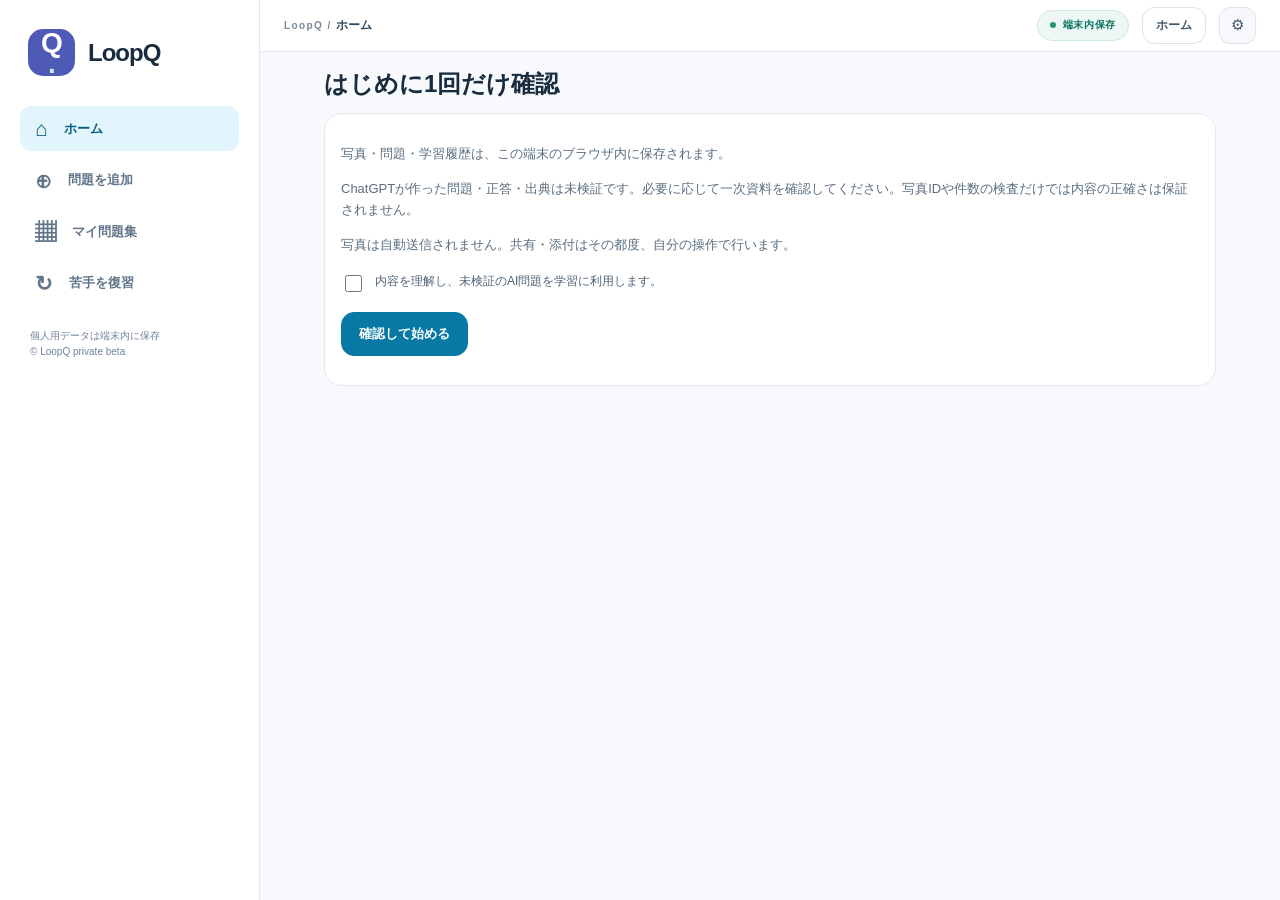
==== loopq/index.html @ f5c24e43 "Allow unlabelled question photos to follow explicit attachment order" ====
<!doctype html>
<html lang="ja">
<head>
<meta charset="utf-8"><meta name="viewport" content="width=device-width,initial-scale=1,viewport-fit=cover">
<meta name="theme-color" content="#101323"><meta name="description" content="元問題の写真から類題を作り、復習する学習アプリ。">
<link rel="manifest" href="./manifest.webmanifest"><link rel="icon" href="./icon.svg" type="image/svg+xml"><link rel="stylesheet" href="./style.css?v=20261014-photo-order-v1"><link rel="stylesheet" href="./bright.css?v=20261014-photo-order-v1">
<title>LoopQ</title>
</head>
<body>
<div class="layout">
<aside class="sidebar">
<a href="#home" class="logo" aria-label="LoopQ ホーム"><span class="logo-mark">Q<span>·</span></span><span>LoopQ</span></a>

<nav class="side-nav" aria-label="メインメニュー"><button data-nav="home" type="button"><span>⌂</span>ホーム</button><button data-nav="capture" type="button"><span>⊕</span>問題を追加</button><button data-nav="library" type="button"><span>▦</span>マイ問題集</button><button data-nav="review" type="button"><span>↻</span>苦手を復習</button></nav>

<div class="side-foot">個人用データは端末内に保存<br>© LoopQ private beta</div>
</aside>
<div class="mainwrap"><header class="topbar"><div class="breadcrumb">LoopQ / <strong id="crumb">ホーム</strong></div><div class="top-actions"><span class="private-tag"><span class="live-dot"></span>端末内保存</span><button id="top-home" type="button" class="btn ghost sm">ホーム</button><button id="top-settings" type="button" class="iconbutton" title="設定">⚙</button></div></header>
<main id="app" aria-live="polite"></main>

</div></div>
<nav class="mobile-nav" aria-label="スマートフォン用メニュー"><button data-nav="home" type="button"><span>⌂</span>ホーム</button><button data-nav="capture" type="button"><span>⊕</span>追加</button><button data-nav="library" type="button"><span>▦</span>問題集</button><button data-nav="review" type="button"><span>↻</span>復習</button></nav>
<div id="toast" role="status" class="toast" aria-live="polite"></div>
<script src="./runtime-config.js?v=20261014-photo-order-v1" defer></script>
<script src="./ai-bridge.js?v=20261014-photo-order-v1" defer></script>
<script src="./safety.js?v=20261014-photo-order-v1" defer></script>
<script src="./backup.js?v=20261014-photo-order-v1" defer></script>
<script src="./pasted-json.js?v=20261014-photo-order-v1" defer></script>
<script src="./batch.js?v=20261014-photo-order-v1" defer></script>
<script src="./app.js?v=20261014-photo-order-v1" defer></script>
</body></html>
---- loopq/style.css ----
:root{color-scheme:dark;--bg:#0c1020;--panel:#151a2c;--panel2:#1b2238;--border:#30384d;--text:#f5f6fd;--muted:#a8b0c8;--lav:#9889ff;--cyan:#47dec7;--rose:#ff879c;--green:#46d2a7;--shadow:0 20px 70px #03051462}*{box-sizing:border-box}html{scroll-behavior:smooth}body{margin:0;background:var(--bg);color:var(--text);font:15px/1.65 -apple-system,BlinkMacSystemFont,'Noto Sans JP','Hiragino Kaku Gothic ProN',Meiryo,sans-serif;-webkit-font-smoothing:antialiased}button,input,select,textarea{font:inherit}button{cursor:pointer}a{color:inherit}button:focus-visible,input:focus-visible,textarea:focus-visible,select:focus-visible{outline:2px solid var(--lav);outline-offset:3px}.layout{display:grid;grid-template-columns:260px minmax(0,1fr);min-height:100vh}.sidebar{position:sticky;top:0;height:100vh;padding:27px 20px 22px;background:#111627;border-right:1px solid #262e44;display:flex;flex-direction:column}.logo{display:flex;align-items:center;gap:13px;text-decoration:none;padding:2px 8px 30px;font-weight:850;font-size:24px;letter-spacing:-1px;line-height:1}.logo small{display:block;color:#8895af;letter-spacing:1.25px;font-size:8px;margin-top:10px;font-weight:850}.logo-mark{display:grid;place-items:center;width:47px;height:47px;background:linear-gradient(135deg,#7464eb,#a38dff);border-radius:14px;color:white;font-size:28px;box-shadow:0 6px 28px #8e79ff54}.logo-mark span{color:var(--cyan)}.sidebar-label{margin:20px 14px 11px;font-size:10px;color:#697992;font-weight:800;letter-spacing:1.9px}.side-nav{display:grid;gap:6px}.side-nav button,.mobile-nav button{border:none;background:transparent;color:#99a5bd;border-radius:11px;display:flex;gap:16px;align-items:center;font-size:13px;font-weight:700;padding:12px 15px;text-align:left}.side-nav button span{font-size:21px;line-height:1}.side-nav button.active,.side-nav button:hover{background:#262846;color:#d4d0ff}.side-nav button.active{box-shadow:inset 3px 0 var(--lav)}.side-note{margin-top:auto;border:1px solid #3b4260;background:linear-gradient(150deg,#282747,#202c3c);border-radius:18px;padding:18px;position:relative;overflow:hidden}.side-note-orb{display:block;color:var(--cyan);font-size:26px;margin-bottom:12px}.side-note strong{font-size:14px}.side-note p{font-size:11px;color:#aab6ce;margin:6px 0 0}.side-foot{font-size:10px;color:#66748e;padding:22px 10px 0}.mainwrap{min-width:0}.topbar{height:87px;border-bottom:1px solid #242b3d;display:flex;justify-content:space-between;align-items:center;padding:0 clamp(20px,5vw,60px);gap:15px}.breadcrumb{font-size:10px;color:#8492ad;letter-spacing:1.4px;font-weight:850}.breadcrumb span{margin:0 10px;color:#48526b}.breadcrumb strong{color:#d1d7e8;font-size:12px;letter-spacing:0}.top-actions{display:flex;align-items:center;gap:13px}.private-tag{border:1px solid #32485a;border-radius:30px;padding:6px 12px;color:#aadbd1;font-size:10px;letter-spacing:.7px;font-weight:800;white-space:nowrap}.live-dot{display:inline-block;width:6px;height:6px;background:#43d6ad;border-radius:50%;margin-right:7px}.iconbutton{width:37px;height:37px;display:grid;place-items:center;background:#20253b;border:1px solid #353d56;border-radius:11px;color:#b6bed4}.content{max-width:1170px;margin:auto;padding:41px clamp(20px,5vw,60px) 85px}.eyebrow{text-transform:uppercase;color:var(--cyan);font-weight:850;font-size:10px;letter-spacing:2px;margin:0 0 11px}.headline{font-size:clamp(27px,3.8vw,43px);letter-spacing:-1.7px;line-height:1.3;margin:0;font-weight:850}.highlight{background:linear-gradient(90deg,#b8b2ff,var(--cyan));-webkit-background-clip:text;background-clip:text;color:transparent}.subhead{color:var(--muted);font-size:14px;margin:13px 0 25px;max-width:700px}.hero{background:radial-gradient(circle at 91% 22%,#6670e42d,transparent 35%),radial-gradient(circle at 70% 98%,#3fc9b016,transparent 42%),linear-gradient(120deg,#20243c,#171d32 80%);border:1px solid #353c58;border-radius:24px;padding:clamp(25px,4vw,46px);display:grid;grid-template-columns:1fr auto;gap:32px;align-items:center;overflow:hidden;box-shadow:var(--shadow)}.hero h1{font-size:clamp(28px,3.9vw,44px);letter-spacing:-1.7px;line-height:1.4;margin:0 0 15px}.hero p{color:#b8c2d8;max-width:480px;margin:0 0 25px}.hero-art{width:195px;height:195px;border-radius:38px;background:linear-gradient(145deg,#5e5ce4,#262d53);display:grid;place-items:center;border:1px solid #7772e28a;transform:rotate(-10deg);box-shadow:15px 24px 0 #131b35,0 22px 75px #5c62db60}.hero-art span{font-size:96px;font-weight:900;line-height:1;color:#fff;transform:rotate(10deg)}.hero-art i{font-style:normal;color:var(--cyan)}.btn{border:1px solid #49506b;border-radius:13px;background:#252b40;color:#e8ecfa;min-height:45px;display:inline-flex;justify-content:center;align-items:center;gap:9px;padding:10px 17px;font-weight:800;font-size:13px;white-space:nowrap;text-decoration:none;transition:transform .16s,background .16s}.btn:hover{transform:translateY(-1px);background:#313a53}.btn.primary{background:linear-gradient(110deg,#776bff,#9c80ff);border-color:#a49aff;color:#fff;box-shadow:0 9px 22px #7463fa35}.btn.teal{background:#163a3a;color:#8ae9d8;border-color:#2b6b63}.btn.ghost{background:transparent;border-color:#414861}.btn.danger{color:#ffa8b3;border-color:#643b4a;background:#39232f}.btn:disabled{cursor:not-allowed;opacity:.5;transform:none}.btn.sm{font-size:12px;min-height:37px;padding:7px 13px}.button-group{display:flex;gap:10px;flex-wrap:wrap}.section-title{display:flex;align-items:end;justify-content:space-between;gap:16px;margin:34px 0 15px}.section-title h2{margin:0;font-size:18px;letter-spacing:-.4px}.section-title p{margin:3px 0 0;color:var(--muted);font-size:12px}.stats-grid{display:grid;grid-template-columns:repeat(3,minmax(0,1fr));gap:14px;margin-top:23px}.stat{border:1px solid var(--border);background:var(--panel);border-radius:18px;padding:22px}.stat small{font-size:11px;color:#aab6c9;display:block;margin-bottom:9px}.stat b{font-size:31px;letter-spacing:-1.3px}.stat em{color:#6d7c98;font-style:normal;font-size:12px;margin-left:5px}.grid-2{display:grid;grid-template-columns:1.4fr 1fr;gap:17px}.card{border:1px solid var(--border);background:var(--panel);border-radius:18px;padding:24px;min-width:0}.card h3{font-size:16px;margin:0 0 10px}.card p{font-size:13px;color:#aab5ce}.card-header{display:flex;align-items:start;justify-content:space-between;gap:12px;margin-bottom:15px}.tag{display:inline-flex;align-items:center;border-radius:40px;border:1px solid #45476b;background:#2d2c4c;color:#bcb3ff;font-weight:750;font-size:10px;padding:5px 10px}.tag.teal{background:#163e39;color:#79e8d3;border-color:#316a5b}.tag.muted{background:#202738;color:#a7b0c4;border-color:#3c455c}.tag.rose{background:#432938;color:#ffacc1;border-color:#684557}.progressbar{height:7px;background:#2e354b;border-radius:20px;overflow:hidden}.progressbar span{display:block;height:100%;background:linear-gradient(90deg,#8c7aff,#57d9cd);border-radius:20px;transition:width .2s}.empty{padding:30px 22px;border:1px dashed #4a516e;text-align:center;border-radius:16px;background:linear-gradient(145deg,#1c2035,#151b2c)}.empty-orb{width:63px;height:63px;margin:auto auto 15px;background:#36315d;border-radius:20px;display:grid;place-items:center;color:#c1b5ff;font-size:29px}.empty strong{font-size:16px;display:block}.empty p{font-size:12px;max-width:360px;margin:8px auto 18px}.list-row{display:flex;align-items:center;gap:13px;padding:14px 0;border-bottom:1px solid #30384b}.list-row:last-child{border-bottom:0}.list-row .list-icon{background:#282943;border:1px solid #3e4263;color:#b9afff;width:45px;height:45px;border-radius:12px;display:grid;place-items:center;font-size:21px;flex:none}.list-row .list-text{flex:1;min-width:0}.list-row .list-text strong{font-size:13px;display:block;overflow:hidden;text-overflow:ellipsis;white-space:nowrap}.list-row .list-text small{font-size:11px;color:var(--muted)}.list-row .list-actions{display:flex;gap:6px;flex-wrap:wrap}.field{display:grid;gap:7px;margin:0 0 16px}.field label,.field .fieldlabel{font-size:12px;font-weight:800;color:#d3d9ee}.field input,.field select,.field textarea{width:100%;border:1px solid #444b67;background:#0f1728;color:#f0f3fa;border-radius:12px;padding:12px 14px;min-height:45px;outline:none}.field textarea{resize:vertical;min-height:100px}.field input:focus,.field textarea:focus,.field select:focus{border-color:#9e8cff}.field small{font-size:11px;color:#8e9cb7}.form-grid{display:grid;grid-template-columns:1fr 1fr;gap:0 14px}.drop{border:1.5px dashed #626287;border-radius:18px;min-height:218px;padding:25px;background:#1a213a;display:grid;place-items:center;gap:7px;text-align:center;cursor:pointer;transition:border .2s,background .2s}.drop:hover,.drop.over{background:#232b49;border-color:#a99bff}.drop-icon{width:58px;height:58px;border-radius:16px;background:#38315e;color:#c0b4ff;display:grid;place-items:center;font-size:30px;margin:auto}.drop strong{font-size:14px}.drop small{font-size:11px;color:var(--muted)}.photo-preview{max-height:260px;object-fit:contain;max-width:100%;border-radius:14px;margin:auto;display:block}.photo-thumb{width:78px;height:67px;object-fit:cover;border-radius:12px;border:1px solid #404862;flex-shrink:0}.exam-chip{font-size:10px;color:#8bdfcf;font-weight:850;letter-spacing:.5px}.inline-note{font-size:12px;color:#aeb9ce;border-left:3px solid var(--lav);background:#242940;padding:11px 14px;border-radius:0 10px 10px 0;margin:15px 0}.notice{background:#28283e;border:1px solid #57516e;border-radius:14px;padding:13px 15px;color:#c3c8dc;font-size:12px;line-height:1.7}.notice strong{color:#f0eeff}.notice.ok{border-color:#31685a;background:#15312f;color:#a8ead9}.notice.warn{border-color:#755a39;background:#342c24;color:#e6cd9c}.filterbar{display:flex;gap:8px;overflow:auto;padding:3px 0 18px}.pill{padding:8px 15px;border:1px solid #444c67;background:transparent;color:#aeb6c9;font-size:12px;font-weight:750;border-radius:40px;white-space:nowrap}.pill.active{background:#7165d2;color:white;border-color:#8c7ef6}.source-grid{display:grid;grid-template-columns:repeat(2,minmax(0,1fr));gap:14px}.source-card{border:1px solid #383f57;background:#171e30;border-radius:17px;padding:17px;min-width:0;display:flex;flex-direction:column;gap:13px}.source-card .source-top{display:flex;gap:12px;align-items:center}.source-card h3{font-size:14px;line-height:1.5;margin:5px 0 0;word-break:break-word}.source-card p{font-size:11px;color:#a6b3cc;margin:0}.source-card .source-bottom{display:flex;align-items:center;justify-content:space-between;gap:10px;border-top:1px solid #343b52;padding-top:13px;flex-wrap:wrap}.source-card .source-buttons{display:flex;gap:7px;flex-wrap:wrap}.quiz-shell{max-width:780px}.quiz-head{display:flex;justify-content:space-between;gap:12px;align-items:center;margin-bottom:14px}.question{font-size:clamp(18px,2.4vw,23px);line-height:1.8;font-weight:750;white-space:pre-wrap;margin:0 0 26px}.answer-grid{display:grid;grid-template-columns:1fr 1fr;gap:12px}.answer-choice{border:1px solid #4b5473;border-radius:17px;background:#202a40;color:#f1f3fc;padding:23px 16px;font-size:19px;font-weight:850;min-height:86px}.answer-choice:hover{background:#323858;border-color:#8580cb}.answer-choice.chosen{border-color:#b3a2ff;background:#34305c}.answer-choice.correct{background:#163b36;border-color:#48cda8}.answer-choice.wrong{background:#4e2939;border-color:#e57e98}.explanation{border:1px solid #374862;background:#202943;border-radius:15px;padding:19px;margin-top:19px}.explanation strong{color:#bfb3ff}.explanation p{font-size:13px;line-height:1.8;color:#d0d8e8}.crumb-small{font-size:12px;color:#a9b1c8}.toggle-line{display:flex;align-items:start;gap:10px;font-size:12px;color:#c2cde0;margin:17px 0}.toggle-line input{accent-color:#9182ff;width:17px;height:17px;margin-top:3px}.details{margin-top:8px;border:1px solid #323b54;border-radius:13px;padding:11px 13px}.details summary{cursor:pointer;font-size:12px;font-weight:800}.details p{margin:12px 0 0;font-size:12px}.review-empty{margin-top:23px}.toast{position:fixed;z-index:1000;bottom:100px;right:20px;min-width:210px;max-width:min(90vw,440px);background:#252d46;border:1px solid #6c6795;color:#f2f2fa;box-shadow:var(--shadow);padding:12px 17px;border-radius:12px;opacity:0;transform:translateY(12px);transition:.18s;pointer-events:none;font-size:12px}.toast.visible{opacity:1;transform:translateY(0)}.footer{font-size:10px;color:#667692;max-width:1050px;margin:0 auto;padding:0 60px 32px}.mobile-nav{display:none}.smalltext{font-size:12px;color:var(--muted)}.text-right{text-align:right}.spaced{margin-top:20px}.divider{border:0;border-top:1px solid #30384b;margin:20px 0}.modal-shade{position:fixed;inset:0;background:#020611d1;display:grid;place-items:center;z-index:1000;padding:22px}.modal-box{background:#1d243a;border:1px solid #495174;border-radius:21px;padding:24px;max-width:600px;width:100%;max-height:90vh;overflow:auto}.modal-box img{width:100%;max-height:430px;object-fit:contain;border-radius:10px}.skeleton{padding:40px}.countdown{font-variant-numeric:tabular-nums;color:#d3caff}
@media (max-width:1070px){.layout{grid-template-columns:225px minmax(0,1fr)}.sidebar{padding-inline:13px}.hero-art{width:130px;height:130px;border-radius:28px}.hero-art span{font-size:70px}}
@media (max-width:760px){.layout{display:block}.sidebar{display:none}.topbar{height:63px;padding:0 19px}.breadcrumb{font-size:9px}.top-actions .private-tag{font-size:8px;padding:5px 9px}.content{padding:25px 17px 130px}.hero{grid-template-columns:1fr;padding:24px;border-radius:20px}.hero-art{display:none}.hero h1{font-size:28px}.stats-grid{gap:9px}.stat{padding:13px;border-radius:13px}.stat b{font-size:24px}.grid-2,.source-grid{grid-template-columns:1fr}.card{padding:19px;border-radius:17px}.form-grid{grid-template-columns:1fr}.mobile-nav{display:grid;grid-template-columns:repeat(5,1fr);position:fixed;bottom:0;left:0;right:0;z-index:100;background:#151b2af2;border-top:1px solid #40445f;backdrop-filter:blur(14px);padding:7px 4px calc(7px + env(safe-area-inset-bottom))}.mobile-nav button{display:grid;place-items:center;gap:0;border-radius:9px;padding:5px 0;font-size:9px;letter-spacing:-.5px}.mobile-nav button span{font-size:23px;line-height:1.35}.mobile-nav button.active{color:#c5b8ff;background:#302a4f}.footer{padding:0 19px 110px}.answer-choice{min-height:75px;padding:18px 12px}.list-row .list-actions{gap:5px}.list-row .list-actions .btn{padding:7px 10px}.toast{bottom:90px;right:12px;left:12px}.source-card{padding:15px}}
@media (prefers-reduced-motion:reduce){*,*:before,*:after{scroll-behavior:auto!important;transition:none!important}}

/* ChatGPT handoff — active only by user's explicit action. */
.handoff-card{margin-top:22px;background:linear-gradient(135deg,#22213e,#171f35);border:1px solid #504a78;border-radius:20px;padding:22px}.handoff-card h3{font-size:20px;margin:0 0 8px}.handoff-card p{color:#b8c4da;font-size:13px}.handoff-card .code-input{background:#0c1225;border:1px solid #555678;color:#e6edff;width:100%;border-radius:13px;padding:14px;resize:vertical;min-height:140px;font-size:12px;line-height:1.7;white-space:pre-wrap;overflow-wrap:anywhere}.handoff-card .notice{margin-top:12px}.handoff-card .field{margin-top:14px}.handoff-card .btn{white-space:normal;text-align:center}
@media(max-width:760px){.handoff-card{padding:16px}.handoff-card .button-group{display:grid;grid-template-columns:1fr}.handoff-card .btn{width:100%}}

/* Clear, numbered manual ChatGPT transfer steps. */
.handoff-step{display:flex;align-items:flex-start;gap:14px;padding:19px 0;border-bottom:1px solid #3d4260}
.handoff-step-main{flex:1;min-width:0}.handoff-step-main>strong{font-size:15px;color:#f2efff}.handoff-step-main>p{margin:7px 0 13px}
.handoff-num{flex:0 0 32px;height:32px;display:grid;place-items:center;border-radius:12px;background:#3e3468;color:#e4dcff;font-weight:850}
.handoff-card .details{margin-top:20px}
@media(max-width:760px){.handoff-step{gap:10px}.handoff-num{flex-basis:28px;height:28px}.handoff-step-main .btn{width:100%;white-space:normal}}
---- loopq/bright.css ----
/* LoopQ 2026: Accessible light redesign, reduced action density */
:root {color-scheme: light; --bg:#f7f9fc;--panel:#fff;--panel2:#f0f5fa;--border:#e3e9ef;
--text:#192b3e;--muted:#5a6e80;--lav:#524db7;--cyan:#0b8077;--rose:#bd4b6e;--green:#087c62;
--shadow:0 11px 36px rgba(28,52,74,.06)}
body{background:var(--bg);color:var(--text);letter-spacing:0;}
.sidebar{background:#fff;border-right:1px solid var(--border);}
.logo{color:#192b3e}.logo small{color:#708299}.logo-mark{background:#4f59b6;box-shadow:none;border-radius:15px}
.logo-mark span{color:#bef3e6}.sidebar-label,.side-foot{color:#718296}
.side-nav button,.mobile-nav button{color:#61758a}.side-nav button.active,.side-nav button:hover{background:#eaf1ff;color:#33458e;box-shadow:none}.side-nav button.active{box-shadow:inset 3px 0 #6374d4}
.side-note{background:linear-gradient(145deg,#eff3fc,#e9f7f2);border:1px solid #dce7f2;color:#2b4156}.side-note p{color:#5c7083}.side-note-orb{color:#4a70ae}
.topbar{background:#fff;border-bottom:1px solid var(--border)}.breadcrumb{color:#77889a}.breadcrumb span{color:#b1bfcc}.breadcrumb strong{color:#31495d}
.private-tag{background:#edf8f4;border:1px solid #cfe9dd;color:#0a735e}.live-dot{background:#239676}.iconbutton{background:#f6f8fb;border:1px solid #dce4ee;color:#42596c}
.content{max-width:1150px;padding-top:32px}.eyebrow{color:#5266a8;letter-spacing:1.3px}.headline{letter-spacing:-1.4px}.highlight{background:linear-gradient(90deg,#4a5cba,#087d81);-webkit-background-clip:text;background-clip:text;color:transparent}
.hero{background:#fff;border:1px solid #e0e8f2;box-shadow:var(--shadow);position:relative}.hero:before{content:'';position:absolute;width:250px;height:250px;border-radius:50%;background:#e7f5f2;right:-90px;top:-110px;pointer-events:none}.hero h1{color:#1e3146}.hero p{color:#5c7186}.hero-art{background:#e5edff;box-shadow:12px 15px 0 #e3ecf3;border:1px solid #d4dffa}.hero-art span{color:#5066b3}.hero-art i{color:#0b8077}
.btn{background:#fff;color:#34495c;border:1px solid #d7e1ec;box-shadow:none;min-height:44px}
.btn:hover{background:#f0f5fc}.btn.primary{background:#4f5fc2;color:#fff;border-color:#4f5fc2;box-shadow:none}.btn.primary:hover{background:#4352ae}
.btn.teal{background:#edf8f5;color:#087568;border-color:#cde8e0}.btn.ghost{background:#fff;color:#415a6d;border-color:#dae3ea}.btn.danger{background:#fff5f5;color:#b34553;border-color:#f0cdd1}
.card,.stat,.source-card{background:white;border:1px solid var(--border);box-shadow:var(--shadow)}.stat small,.card p,.source-card p{color:var(--muted)}.stat em{color:var(--muted)}
.tag{background:#f0f1ff;border-color:#e3e3ff;color:#565aa4}.tag.teal{background:#e9f8f3;border-color:#d0eae0;color:#087869}.tag.rose{background:#fff0f2;border-color:#f5d7e0;color:#a14566}.tag.muted{background:#f4f7fa;border-color:#e6ebf0;color:#627688}
.progressbar{background:#edf1f5}.progressbar span{background:linear-gradient(90deg,#5b6ac6,#0f9483)}
.empty{background:#fbfcfe;border-color:#d4dfea}.empty-orb{background:#edf0ff;color:#505ab4}.list-row{border-color:#e6ebf0}.list-row .list-icon,.source-card .list-icon{background:#eef2ff;color:#5766b4;border-color:#e1e5f4}.exam-chip{color:#3d65a2}
.field label,.field .fieldlabel{color:#30465a}.field input,.field select,.field textarea,.handoff-card .code-input{background:#fff;color:#21384a;border:1px solid #cfdae5}.field input:focus,.field select:focus,.field textarea:focus{border-color:#6074d0}.field small{color:#5f7285}
.drop{background:#f6f9ff;border:2px dashed #bbcee4}.drop:hover,.drop.over{background:#eef5ff;border-color:#6c82d5}.drop-icon{background:#e6edff;color:#5570b2}.photo-thumb{border-color:#e0e7ef}
.notice{background:#f3f6fb;border:1px solid #dce5f1;color:#4d6175}.notice strong{color:#233e52}.notice.warn{background:#fff9ee;border:1px solid #eddcb9;color:#66532e}.notice.ok{background:#eaf7f1;border-color:#cae8da;color:#2b6554}
.pill{background:#fff;border:1px solid #d8e0eb;color:#4f6178}.pill.active{background:#4e5caa;border-color:#4e5caa;color:#fff}.source-card .source-bottom{border-color:#e7edf3}
.answer-choice{background:#fff;color:#273d51;border-color:#d8e2ec}.answer-choice:hover{background:#f3f6ff;border-color:#6177c7}.answer-choice.chosen{background:#e9eaff;border-color:#6974bb}.answer-choice.correct{background:#e4f7ef;border-color:#50ac8c}.answer-choice.wrong{background:#fff0f0;border-color:#d98191}
.explanation{background:#f4f8fd;border-color:#d7e4f0}.explanation strong{color:#324d99}.explanation p{color:#405970}
.toggle-line{color:#4d6176}.toggle-line input{accent-color:#5367bd}.details{border-color:#dfe7f0}.divider{border-top-color:#e1e8ee}.toast{background:#233d50;border:1px solid #3a596c;color:#fff}.footer{color:#748699}
.handoff-card{background:#fff;border:1px solid #dce4ee;box-shadow:var(--shadow)}.handoff-card h3{color:#21384b}.handoff-card p{color:#53687d}.handoff-step{border-bottom-color:#e5ebf0}.handoff-num{background:#e7ecfd;color:#5364b6}.handoff-step-main>strong{color:#253f53}.handoff-card .code-input{color:#21384a}.modal-shade{background:#18304777}.modal-box{background:#fff;border-color:#dbe4ec}
.ai-local-card{background:linear-gradient(135deg,#f4f7ff,#effbf6);border:1px solid #cbdde9;border-radius:17px;padding:18px;margin:17px 0}.ai-local-card h4{margin:0 0 6px;font-size:16px}.ai-local-card p{color:#4e6478;font-size:12px}.ai-local-card select{background:#fff;border:1px solid #cad6e1;border-radius:10px;padding:10px;max-width:100%;width:100%;color:#243d50}.ai-local-card .smalltext{display:block;margin-top:8px}.ai-local-card .btn{white-space:normal}
.ai-local-card .button-group{margin-top:12px}.ai-local-card[hidden]{display:none}
@media(max-width:760px){.topbar{background:#fff}.content{padding-top:25px}.mobile-nav{background:#fffffff2;border-top:1px solid #dce5ee}.mobile-nav button{color:#5b6d7e}.mobile-nav button.active{background:#e9eeff;color:#4759a3}.hero{padding:26px 21px}.hero h1{font-size:30px}.hero-art{display:none}.stats-grid .stat{padding:15px 12px}.stat small{font-size:10px}.stat b{font-size:26px}.card{padding:20px}.button-group{gap:8px}.source-buttons .btn{padding:8px 11px}}

.manual-fallback{margin-top:14px;border:1px solid #dce7ef;border-radius:14px;background:#fff;padding:12px;}
.manual-fallback>summary{cursor:pointer;color:#52647e;font-weight:750;font-size:13px;padding:6px 5px;}
.manual-fallback .handoff-card{box-shadow:none;border:none;padding:14px 4px;}

/* LoopQ focused learning: fewer competing controls and clear mastery progress */
.loopq-progress{margin-bottom:9px}
.loopq-progress-track{height:9px;background:#e7edf5;border-radius:999px;overflow:hidden;margin:12px 0 7px}
.loopq-progress-track span{display:block;height:100%;background:#247e78;border-radius:999px;transition:width .25s}
@media(max-width:700px){
 .content{padding-top:14px}
 .hero{padding:20px 18px}
 .hero h1{font-size:clamp(26px,7vw,34px);line-height:1.27}
 .hero p{margin-bottom:14px}
 .hero-art{display:none}
 .stats-grid{gap:7px}
 .stats-grid .stat{padding:12px 10px}
 .stats-grid .stat b{font-size:27px}
 .section-title{margin-top:16px}
 .subhead{margin-bottom:14px}
 .button-group{gap:7px}
}



/* Home quick-start: one choice, one tap, no scroll required */
.home-start{padding:10px 0 14px}
.home-start h1{font-size:clamp(25px,5vw,38px);letter-spacing:-.045em;margin:6px 0 3px;color:#20374a}
.home-start-lead{color:#5e7083;margin:0 0 16px;font-size:14px}
.home-actions{display:grid;grid-template-columns:repeat(3,minmax(0,1fr));gap:11px}
.home-action{border:1px solid #d9e5ed;border-radius:15px;background:white;display:flex;align-items:center;gap:10px;padding:17px 14px;color:#283e51;text-align:left;min-width:0;box-shadow:0 5px 18px #162c4110}
.home-action-main{background:#edf4ff;border-color:#b9cbed}
.home-action-icon{font-size:24px;color:#4b65ae;flex:none;min-width:27px}
.home-action>span:nth-child(2){min-width:0;flex:1}
.home-action strong{display:block;font-size:17px;letter-spacing:-.02em}
.home-action small{display:block;font-size:11px;color:#63778a;white-space:normal}
.home-action-arrow{color:#8193a5}
.home-action:disabled{opacity:.43;cursor:not-allowed}
.home-progress-head,.home-progress-summary{display:flex;justify-content:space-between;gap:8px;align-items:center;font-size:13px;color:#516679}
.home-progress-head{margin-top:12px}
.home-progress-head strong{color:#253c51}
.home-progress-summary b{color:#264457}
.home-progress-summary .btn{margin-left:auto}
@media(max-width:750px){
.home-start{padding:2px 0 8px}
.home-start h1{font-size:27px}
.home-start-lead{font-size:12px;margin-bottom:12px}
.home-actions{grid-template-columns:1fr;gap:8px}
.home-action{padding:11px 14px;min-height:68px}
.home-action strong{font-size:17px}
.home-action small{font-size:11px}
.home-progress-head{margin-top:11px}
.home-progress-summary{font-size:12px;flex-wrap:wrap}
}
/* Compact screens. Long text remains scrollable at large type and short heights. */
:root{--cyan:#0878a4;--lav:#0878a4}
body{margin:0}
.mainwrap{height:100vh;height:100dvh;display:flex;flex-direction:column;min-width:0}
.topbar{height:52px;min-height:52px;padding:0 24px;flex:none}
#app{flex:1;min-height:0;overflow:auto;overscroll-behavior-y:contain;scroll-padding:12px}
.content{max-width:940px;margin:0 auto;padding:16px 24px;min-width:0}
.page-title{font-size:24px;line-height:1.3;margin:0 0 14px;font-weight:800;letter-spacing:0}
.page-heading{display:flex;align-items:center;justify-content:space-between;gap:12px;margin-bottom:12px}
.page-heading .page-title{margin:0}
.card,.source-card,.handoff-card,.home-action{box-shadow:none}
.card{padding:16px}
.btn.primary,.pill.active{background:#0878a4;border-color:#0878a4;color:white}
.btn.primary:hover{background:#056385}
.btn.teal{background:#e6f6fc;border-color:#b5e1f0;color:#086083}
.side-nav button.active,.mobile-nav button.active{background:#e2f4fc;color:#075d81;box-shadow:none}
.home-start{padding:0 0 8px}.home-start h1{font-size:26px;margin:0 0 14px}
.home-action-main{background:#e5f5fc;border-color:#98d3eb}.home-action-icon{color:#0878a4}
.home-action{box-shadow:none}.home-progress-head{margin-top:14px}
.capture-card{max-width:620px;display:grid;gap:10px}
.capture-card .field{margin:0}.capture-card .field label{font-size:12px;margin-bottom:4px}
.capture-card input,.capture-card select{padding:10px 12px;min-height:44px}
.capture-card .drop{margin:0;padding:12px;min-height:92px;display:grid;place-items:center;cursor:pointer}
.capture-card .smalltext{margin:0;line-height:1.5}
.capture-card .capture-photo{display:block;max-width:100%;width:auto;height:95px;object-fit:contain;margin:auto;border-radius:8px}
.compact-filter{display:flex;gap:10px;align-items:center;margin:0 0 12px}.compact-filter label{margin:0}.compact-filter select{flex:1;min-width:0;padding:9px}
.source-card{padding:14px;gap:12px}.source-card h3{font-size:14px;margin:3px 0;overflow-wrap:anywhere}
.source-card small{color:var(--muted);font-size:11px}.source-card .source-buttons{gap:7px;display:flex;flex-wrap:wrap}
.photo-thumb{height:52px;width:52px}.source-top>[data-photo]:empty{display:none}
.page-controls{display:flex;gap:14px;align-items:center;justify-content:center;margin-top:12px;font-size:13px}
.btn:disabled,.answer-choice:disabled{opacity:.45;cursor:not-allowed}
.segmented{display:flex;gap:8px;margin:0 0 12px}.segmented .btn{flex:1}
.detail-photo{display:block;width:100%;height:clamp(100px,35dvh,320px);object-fit:contain;margin-bottom:12px}
.question-list{max-height:34dvh;overflow:auto;overflow-wrap:anywhere}.question-list p{font-size:13px;margin:0 0 12px}
.handoff-card{margin:0;padding:16px;background:#fff}
.handoff-card>section>.button-group{margin:10px 0}
.handoff-card .details{margin:10px 0}.handoff-card .field{margin:12px 0}
.handoff-card .code-input{min-height:100px;max-height:24dvh;padding:10px;resize:vertical}
.handoff-card p{margin:8px 0;line-height:1.6}
.handoff-card .toggle-line{margin:12px 0;font-size:12px}
.preview-question{white-space:pre-wrap;overflow-wrap:anywhere;line-height:1.75;font-size:14px;max-height:40dvh;overflow:auto;padding:10px;border:1px solid #dae6ee;border-radius:10px}
.review-actions{display:grid;gap:12px;max-width:600px}.review-actions .btn{min-height:72px;font-size:18px}
.quiz-shell{max-width:780px;margin:0 auto}.quiz-card{display:flex;flex-direction:column;gap:12px;max-height:calc(100dvh - 145px)}
.quiz-head{margin-bottom:12px}.quiz-card .smalltext{margin:0}.quiz-card .segmented{margin:0;flex:none}
.quiz-reading{min-height:48px;overflow:auto;overscroll-behavior:contain;overflow-wrap:anywhere;flex:1;max-height:55dvh}
.quiz-reading p{white-space:pre-wrap;margin:0 0 12px;line-height:1.8;font-size:15px}.quiz-reading .question{font-size:17px;margin:0;font-weight:650;line-height:1.8}
.answer-choice{min-height:56px;padding:12px;font-size:18px;border-color:#a0d3e7;background:#eff9fd;color:#12546d}
.answer-result{font-size:36px;font-weight:900;line-height:1.2;flex:none}
.answer-result.result-correct{color:#bd2435}.answer-result.result-wrong{color:#086bb7}
.answer-summary{display:flex;gap:8px 20px;flex-wrap:wrap;font-size:14px;flex:none}
.quiz-actions{margin:0;flex:none;justify-content:space-between}.quiz-actions .btn{min-height:44px}
.sr-only{position:absolute;width:1px;height:1px;overflow:hidden;clip-path:inset(50%)}
[hidden]{display:none!important}
@media(max-width:760px){
 .mainwrap{height:calc(100vh - 68px - env(safe-area-inset-bottom));height:calc(100dvh - 68px - env(safe-area-inset-bottom))}
 .topbar{height:46px;min-height:46px;padding:0 14px}.content{padding:12px 14px}
 .mobile-nav{grid-template-columns:repeat(4,1fr);min-height:68px;box-sizing:border-box;padding:5px 4px calc(5px + env(safe-area-inset-bottom))}
 .mobile-nav button{min-height:48px;font-size:11px}.mobile-nav button span{font-size:21px}
 .page-title{font-size:22px;margin-bottom:12px}.card{padding:14px}
 .source-grid{gap:10px}.source-card{padding:12px;gap:10px}.source-card .source-buttons .btn{padding:8px 10px;font-size:12px}
 .handoff-card{padding:12px}.handoff-card .btn{width:auto}.handoff-card .button-group{display:flex;flex-wrap:wrap}
 .handoff-card #copy-prompt,.handoff-card #handoff-to-input{width:100%}
 .preview-question{max-height:calc(100dvh - 390px);min-height:90px}
 .quiz-card{max-height:calc(100dvh - 190px);gap:10px}.quiz-reading{max-height:calc(100dvh - 290px)}
 .answer-result{font-size:34px}.quiz-reading .question{font-size:16px}
}
.manual-card{max-width:620px}.manual-card .field{margin:0 0 12px}.manual-card textarea{min-height:90px;max-height:25dvh}.manual-card .field label{margin:5px 0}.manual-card p{margin:0 0 10px}
.capture-card .field{gap:4px}.capture-card>p:empty{display:none}.capture-card .capture-photo{height:72px}
.custom-exam summary{font-size:12px;color:#415a6d;cursor:pointer;min-height:32px;display:list-item;padding:6px 0}
.custom-exam[open] .field{margin-top:5px}

/* Shared thumb zones: answer and next occupy the same two bottom slots. */
.thumb-dock{position:fixed;z-index:110;left:260px;right:0;bottom:0;display:grid;grid-template-columns:1fr 1fr;gap:12px;padding:12px max(18px,calc((100vw - 260px - 780px)/2));background:#fffffff5;border-top:1px solid #d4e5ee;backdrop-filter:blur(12px);margin:0}
.thumb-dock>.btn,.thumb-dock>.answer-choice{width:100%;height:58px;min-height:58px;margin:0;padding:10px;font-size:17px;border-radius:14px}
.quiz-shell{padding-bottom:90px}.quiz-card{max-height:calc(100dvh - 220px)}
.quiz-reading{max-height:calc(100dvh - 340px)}
.flow-actions{position:sticky;bottom:-1px;display:grid;grid-template-columns:1fr 1fr;gap:10px;padding:10px 0 0;background:#fff;z-index:2}
.flow-actions .btn{min-height:52px;white-space:normal}
.photo-choices{display:grid;grid-template-columns:1fr 1fr;gap:8px}.photo-choices .btn{font-size:12px;white-space:normal;cursor:pointer}
.capture-strip{display:flex;gap:8px;overflow-x:auto;padding-bottom:4px;min-height:0}.capture-strip:empty{display:none}
.capture-tile{display:grid;gap:4px;flex:0 0 110px}.capture-tile img{height:68px;width:110px;object-fit:contain;background:#f0f5fa;border-radius:8px}.capture-tile .btn{font-size:11px;padding:5px;min-height:36px}
.batch-flow{max-width:780px;margin:auto}.batch-flow>.btn{min-height:48px}.batch-flow .field{margin:10px 0 6px}.batch-flow textarea{font-size:13px;min-height:85px;max-height:20dvh;resize:vertical;width:100%}
.batch-flow .details{margin-top:8px}.batch-flow .toggle-line{margin:10px 0}.batch-flow .smalltext{margin:7px 0;line-height:1.5}
.batch-question{white-space:pre-wrap;overflow-wrap:anywhere;font-size:13px;line-height:1.75;padding:10px;border-bottom:1px solid #dce7ee}
#json-preview{max-height:40dvh;overflow:auto}#json-preview>section{margin:12px 0}.batch-source-thumb{display:block;width:100%;height:130px;object-fit:contain;margin:10px 0}
.resume-batch{margin-top:10px;white-space:normal;width:100%}
@media(max-width:1070px) and (min-width:761px){.thumb-dock{left:225px;padding-inline:max(18px,calc((100vw - 225px - 780px)/2))}}
@media(max-width:760px){
 .thumb-dock{left:0;right:0;bottom:calc(68px + env(safe-area-inset-bottom));padding:10px 14px;gap:12px}
 .quiz-shell{padding-bottom:88px}.quiz-card{max-height:calc(100dvh - 270px)}.quiz-reading{max-height:calc(100dvh - 390px);min-height:48px}
 .batch-flow{padding:12px}.flow-actions{bottom:-1px}.capture-card{gap:8px}
}
@media(max-height:650px){.quiz-card{max-height:none}.quiz-reading{max-height:35dvh}.thumb-dock>.btn,.thumb-dock>.answer-choice{height:52px;min-height:52px}}
.transfer-tools{margin:10px 0;padding:10px;border:1px solid #dce7ee;border-radius:12px;background:#f4faff}.transfer-tools .button-group{display:grid;grid-template-columns:1fr;gap:8px;margin:0}.transfer-tools .btn{width:100%}
#handoff-feedback:not(:empty){padding:10px;border-left:3px solid #0878a4;background:#edf8fd;overflow-wrap:anywhere}
@media(min-width:761px){.transfer-tools .button-group{grid-template-columns:repeat(3,1fr)}}
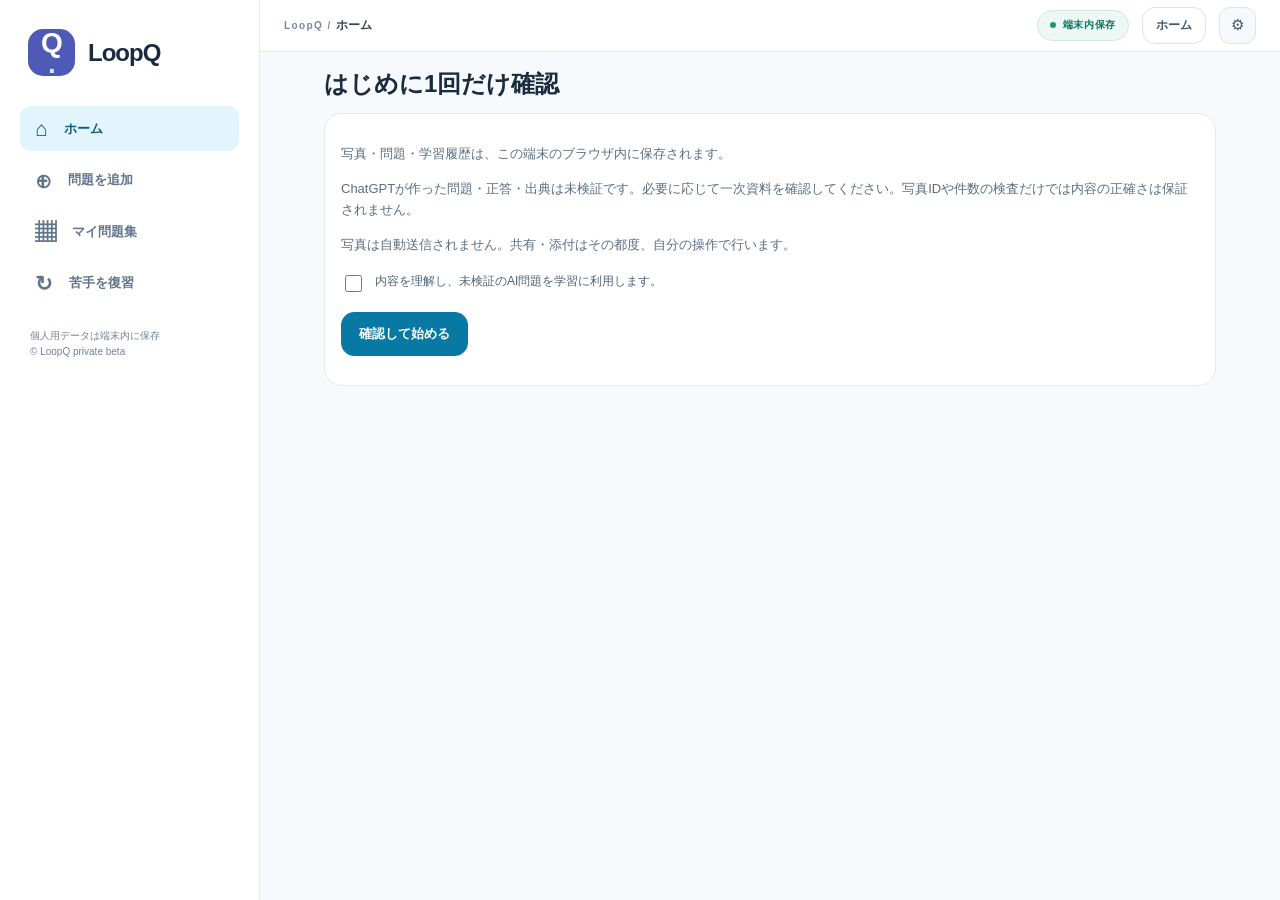
==== commit a0baaf65: "Keep mobile form text at least 16px to avoid focus magnification" ====
--- a/loopq/index.html
+++ b/loopq/index.html
@@ -3,7 +3,7 @@
 <head>
 <meta charset="utf-8"><meta name="viewport" content="width=device-width,initial-scale=1,viewport-fit=cover">
 <meta name="theme-color" content="#101323"><meta name="description" content="元問題の写真から類題を作り、復習する学習アプリ。">
-<link rel="manifest" href="./manifest.webmanifest"><link rel="icon" href="./icon.svg" type="image/svg+xml"><link rel="stylesheet" href="./style.css?v=20261014-photo-order-v1"><link rel="stylesheet" href="./bright.css?v=20261014-photo-order-v1">
+<link rel="manifest" href="./manifest.webmanifest"><link rel="icon" href="./icon.svg" type="image/svg+xml"><link rel="stylesheet" href="./style.css?v=20261014-input-size-v1"><link rel="stylesheet" href="./bright.css?v=20261014-input-size-v1">
 <title>LoopQ</title>
 </head>
 <body>
@@ -21,11 +21,11 @@
 </div></div>
 <nav class="mobile-nav" aria-label="スマートフォン用メニュー"><button data-nav="home" type="button"><span>⌂</span>ホーム</button><button data-nav="capture" type="button"><span>⊕</span>追加</button><button data-nav="library" type="button"><span>▦</span>問題集</button><button data-nav="review" type="button"><span>↻</span>復習</button></nav>
 <div id="toast" role="status" class="toast" aria-live="polite"></div>
-<script src="./runtime-config.js?v=20261014-photo-order-v1" defer></script>
-<script src="./ai-bridge.js?v=20261014-photo-order-v1" defer></script>
-<script src="./safety.js?v=20261014-photo-order-v1" defer></script>
-<script src="./backup.js?v=20261014-photo-order-v1" defer></script>
-<script src="./pasted-json.js?v=20261014-photo-order-v1" defer></script>
-<script src="./batch.js?v=20261014-photo-order-v1" defer></script>
-<script src="./app.js?v=20261014-photo-order-v1" defer></script>
+<script src="./runtime-config.js?v=20261014-input-size-v1" defer></script>
+<script src="./ai-bridge.js?v=20261014-input-size-v1" defer></script>
+<script src="./safety.js?v=20261014-input-size-v1" defer></script>
+<script src="./backup.js?v=20261014-input-size-v1" defer></script>
+<script src="./pasted-json.js?v=20261014-input-size-v1" defer></script>
+<script src="./batch.js?v=20261014-input-size-v1" defer></script>
+<script src="./app.js?v=20261014-input-size-v1" defer></script>
 </body></html>
--- a/loopq/bright.css
+++ b/loopq/bright.css
@@ -180,3 +180,8 @@
 .transfer-tools{margin:10px 0;padding:10px;border:1px solid #dce7ee;border-radius:12px;background:#f4faff}.transfer-tools .button-group{display:grid;grid-template-columns:1fr;gap:8px;margin:0}.transfer-tools .btn{width:100%}
 #handoff-feedback:not(:empty){padding:10px;border-left:3px solid #0878a4;background:#edf8fd;overflow-wrap:anywhere}
 @media(min-width:761px){.transfer-tools .button-group{grid-template-columns:repeat(3,1fr)}}
+/* Keep mobile form text readable before focus, so Safari need not magnify it.
+   Preserve normal browser/pinch zoom and desktop form sizing. */
+@media (max-width:760px), (any-pointer:coarse){
+ .layout input,.layout select,.layout textarea,.layout .handoff-card .code-input{font-size:max(16px,1em)}
+}
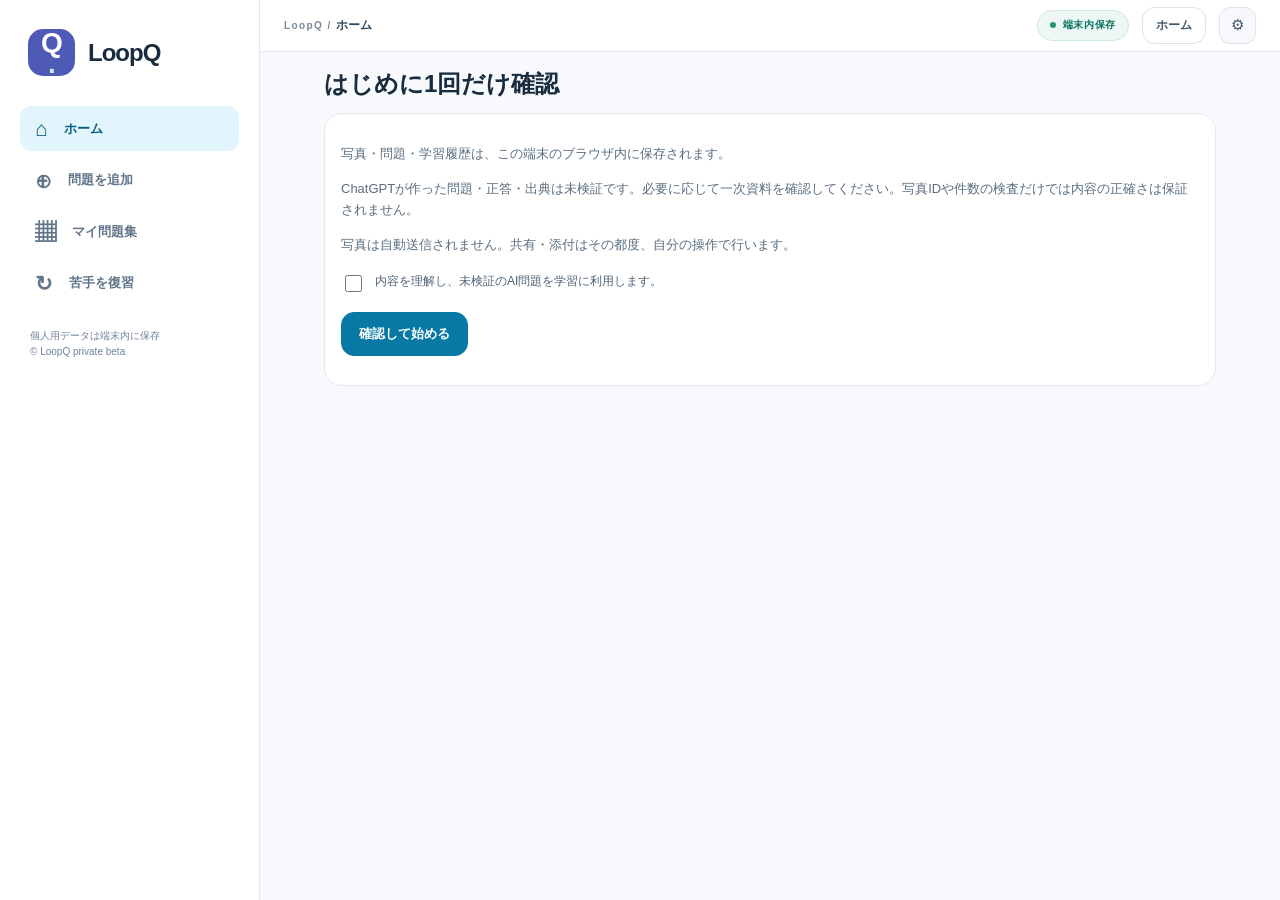
==== commit ecbebeee: "Accept matching single-photo JSON and clarify incomplete replies" ====
--- a/loopq/index.html
+++ b/loopq/index.html
@@ -3,7 +3,7 @@
 <head>
 <meta charset="utf-8"><meta name="viewport" content="width=device-width,initial-scale=1,viewport-fit=cover">
 <meta name="theme-color" content="#101323"><meta name="description" content="元問題の写真から類題を作り、復習する学習アプリ。">
-<link rel="manifest" href="./manifest.webmanifest"><link rel="icon" href="./icon.svg" type="image/svg+xml"><link rel="stylesheet" href="./style.css?v=20261014-input-size-v1"><link rel="stylesheet" href="./bright.css?v=20261014-input-size-v1">
+<link rel="manifest" href="./manifest.webmanifest"><link rel="icon" href="./icon.svg" type="image/svg+xml"><link rel="stylesheet" href="./style.css?v=20261014-single-photo-json-v1"><link rel="stylesheet" href="./bright.css?v=20261014-single-photo-json-v1">
 <title>LoopQ</title>
 </head>
 <body>
@@ -21,11 +21,11 @@
 </div></div>
 <nav class="mobile-nav" aria-label="スマートフォン用メニュー"><button data-nav="home" type="button"><span>⌂</span>ホーム</button><button data-nav="capture" type="button"><span>⊕</span>追加</button><button data-nav="library" type="button"><span>▦</span>問題集</button><button data-nav="review" type="button"><span>↻</span>復習</button></nav>
 <div id="toast" role="status" class="toast" aria-live="polite"></div>
-<script src="./runtime-config.js?v=20261014-input-size-v1" defer></script>
-<script src="./ai-bridge.js?v=20261014-input-size-v1" defer></script>
-<script src="./safety.js?v=20261014-input-size-v1" defer></script>
-<script src="./backup.js?v=20261014-input-size-v1" defer></script>
-<script src="./pasted-json.js?v=20261014-input-size-v1" defer></script>
-<script src="./batch.js?v=20261014-input-size-v1" defer></script>
-<script src="./app.js?v=20261014-input-size-v1" defer></script>
+<script src="./runtime-config.js?v=20261014-single-photo-json-v1" defer></script>
+<script src="./ai-bridge.js?v=20261014-single-photo-json-v1" defer></script>
+<script src="./safety.js?v=20261014-single-photo-json-v1" defer></script>
+<script src="./backup.js?v=20261014-single-photo-json-v1" defer></script>
+<script src="./pasted-json.js?v=20261014-single-photo-json-v1" defer></script>
+<script src="./batch.js?v=20261014-single-photo-json-v1" defer></script>
+<script src="./app.js?v=20261014-single-photo-json-v1" defer></script>
 </body></html>
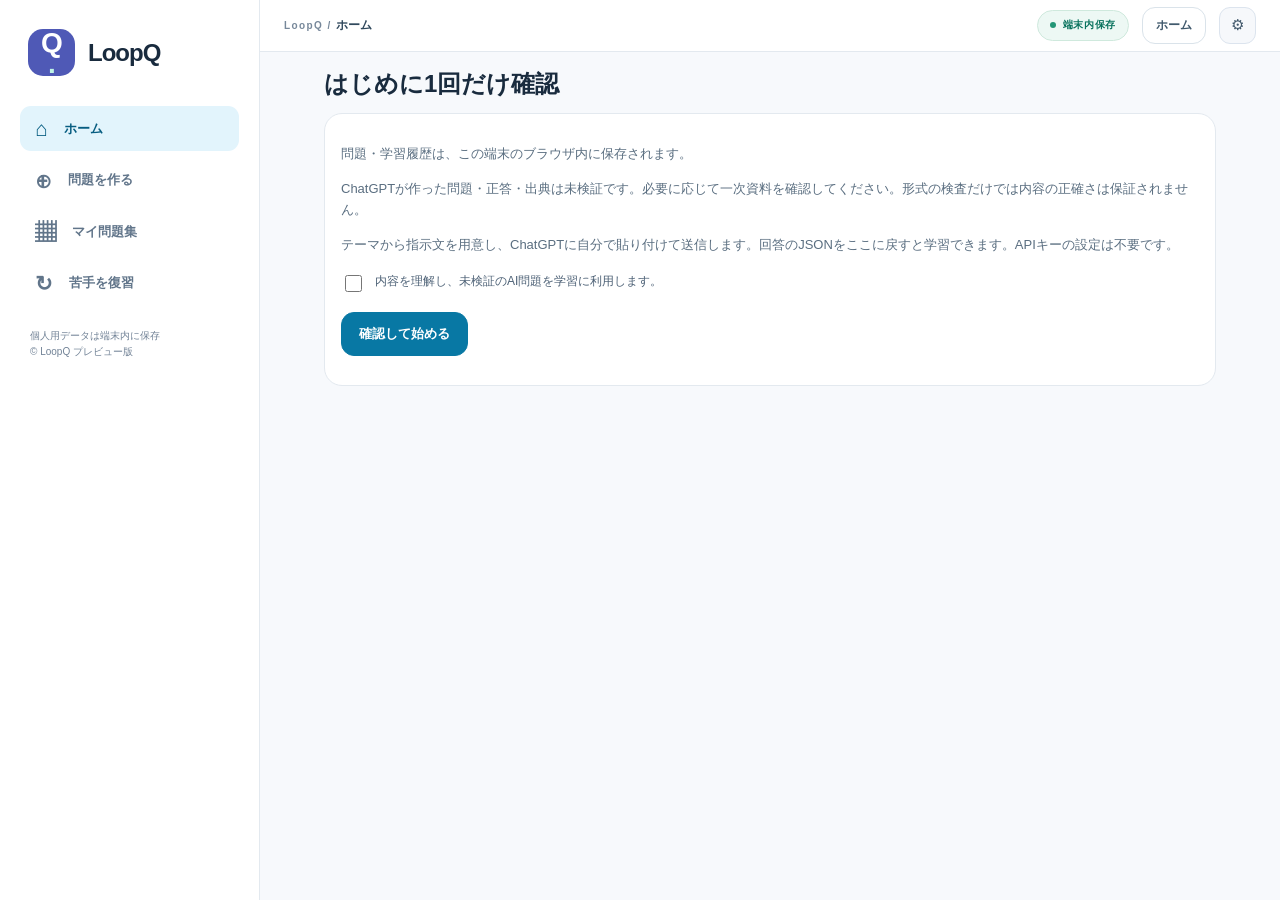
==== commit 5e1475ae: "Simplify LoopQ to topic prompts and JSON study while preserving saved progress" ====
--- a/loopq/index.html
+++ b/loopq/index.html
@@ -2,8 +2,9 @@
 <html lang="ja">
 <head>
 <meta charset="utf-8"><meta name="viewport" content="width=device-width,initial-scale=1,viewport-fit=cover">
-<meta name="theme-color" content="#101323"><meta name="description" content="元問題の写真から類題を作り、復習する学習アプリ。">
-<link rel="manifest" href="./manifest.webmanifest"><link rel="icon" href="./icon.svg" type="image/svg+xml"><link rel="stylesheet" href="./style.css?v=20261014-single-photo-json-v1"><link rel="stylesheet" href="./bright.css?v=20261014-single-photo-json-v1">
+<meta name="theme-color" content="#101323"><meta name="description" content="テーマから問題を作り、JSONを貼り付けて復習する学習アプリ。">
+<link rel="manifest" href="./manifest.webmanifest"><link rel="icon" href="./icon.svg" type="image/svg+xml"><link rel="stylesheet" href="./style.css?v=20261018-topic-v1"><link rel="stylesheet" href="./bright.css?v=20261018-topic-v1">
+<link rel="stylesheet" href="./topic-entry.css?v=20261018-topic-v1">
 <title>LoopQ</title>
 </head>
 <body>
@@ -11,21 +12,22 @@
 <aside class="sidebar">
 <a href="#home" class="logo" aria-label="LoopQ ホーム"><span class="logo-mark">Q<span>·</span></span><span>LoopQ</span></a>
 
-<nav class="side-nav" aria-label="メインメニュー"><button data-nav="home" type="button"><span>⌂</span>ホーム</button><button data-nav="capture" type="button"><span>⊕</span>問題を追加</button><button data-nav="library" type="button"><span>▦</span>マイ問題集</button><button data-nav="review" type="button"><span>↻</span>苦手を復習</button></nav>
+<nav class="side-nav" aria-label="メインメニュー"><button data-nav="home" type="button"><span>⌂</span>ホーム</button><button data-nav="text" type="button"><span>⊕</span>問題を作る</button><button data-nav="library" type="button"><span>▦</span>マイ問題集</button><button data-nav="review" type="button"><span>↻</span>苦手を復習</button></nav>
 
-<div class="side-foot">個人用データは端末内に保存<br>© LoopQ private beta</div>
+<div class="side-foot">個人用データは端末内に保存<br>© LoopQ プレビュー版</div>
 </aside>
 <div class="mainwrap"><header class="topbar"><div class="breadcrumb">LoopQ / <strong id="crumb">ホーム</strong></div><div class="top-actions"><span class="private-tag"><span class="live-dot"></span>端末内保存</span><button id="top-home" type="button" class="btn ghost sm">ホーム</button><button id="top-settings" type="button" class="iconbutton" title="設定">⚙</button></div></header>
 <main id="app" aria-live="polite"></main>
 
 </div></div>
-<nav class="mobile-nav" aria-label="スマートフォン用メニュー"><button data-nav="home" type="button"><span>⌂</span>ホーム</button><button data-nav="capture" type="button"><span>⊕</span>追加</button><button data-nav="library" type="button"><span>▦</span>問題集</button><button data-nav="review" type="button"><span>↻</span>復習</button></nav>
+<nav class="mobile-nav" aria-label="スマートフォン用メニュー"><button data-nav="home" type="button"><span>⌂</span>ホーム</button><button data-nav="text" type="button"><span>⊕</span>作る</button><button data-nav="library" type="button"><span>▦</span>問題集</button><button data-nav="review" type="button"><span>↻</span>復習</button></nav>
 <div id="toast" role="status" class="toast" aria-live="polite"></div>
-<script src="./runtime-config.js?v=20261014-single-photo-json-v1" defer></script>
-<script src="./ai-bridge.js?v=20261014-single-photo-json-v1" defer></script>
-<script src="./safety.js?v=20261014-single-photo-json-v1" defer></script>
-<script src="./backup.js?v=20261014-single-photo-json-v1" defer></script>
-<script src="./pasted-json.js?v=20261014-single-photo-json-v1" defer></script>
-<script src="./batch.js?v=20261014-single-photo-json-v1" defer></script>
-<script src="./app.js?v=20261014-single-photo-json-v1" defer></script>
+<script src="./safety.js?v=20261018-topic-v1" defer></script>
+<script src="./backup.js?v=20261018-topic-v1" defer></script>
+<script src="./pasted-json.js?v=20261018-topic-v1" defer></script>
+<script src="./original-import.js?v=20261018-topic-v1" defer></script>
+<script src="./topic-entry.js?v=20261018-topic-v1" defer></script>
+<script src="./quiz-progress.js?v=20261018-topic-v1" defer></script>
+<script src="./app.js?v=20261018-topic-v1" defer></script>
 </body></html>
+
--- a/loopq/bright.css
+++ b/loopq/bright.css
@@ -185,3 +185,24 @@
 @media (max-width:760px), (any-pointer:coarse){
  .layout input,.layout select,.layout textarea,.layout .handoff-card .code-input{font-size:max(16px,1em)}
 }
+
+
+/* Retain line breaks in imported original problem text. */
+.quiz-reading .question, .quiz-reading > p { white-space: pre-wrap; overflow-wrap: anywhere; }
+#original-preview .batch-question { white-space: pre-wrap; overflow-wrap: anywhere; }
+
+.original-question-detail { margin-block: 12px; }
+.original-question-detail > p { white-space: pre-wrap; overflow-wrap: anywhere; }
+
+/* Keep answer choices and Next in separate, stable rows on every question. */
+.quiz-dock.thumb-dock{display:flex;flex-direction:column;gap:8px;padding-top:10px;padding-bottom:10px}
+.quiz-dock .answer-grid,.quiz-navigation{display:grid;grid-template-columns:minmax(0,1fr) minmax(0,1fr);gap:12px;width:100%}
+.quiz-dock .answer-choice,.quiz-dock .btn{height:52px;min-height:52px;width:100%;padding:8px;font-size:16px;border-radius:14px;white-space:normal}
+.quiz-dock .answer-choice:disabled{opacity:.55}
+.quiz-shell{padding-bottom:160px}
+.quiz-card{max-height:none;overflow:visible}
+.quiz-reading{max-height:none;overflow:visible;flex:none;min-height:48px}
+.quiz-reading[hidden]{display:none}
+.resume-quizzes{background:#fff;border:1px solid #cfe2ee;border-radius:16px;padding:16px;margin:18px 0}
+.resume-quizzes h2{font-size:17px;margin:0 0 10px}.resume-quiz-row{display:flex;align-items:center;justify-content:space-between;gap:12px;padding:10px 0;border-bottom:1px solid #edf2f7}.resume-quiz-row strong{overflow-wrap:anywhere}.resume-quiz-row>div{min-width:0}.resume-quiz-row .btn{flex:none}.resume-quiz-row p{margin:5px 0}
+@media(max-width:760px){.quiz-dock.thumb-dock{bottom:calc(68px + env(safe-area-inset-bottom));padding-inline:max(14px,env(safe-area-inset-left)) max(14px,env(safe-area-inset-right))}.quiz-shell{padding-bottom:160px}.quiz-card,.quiz-reading{max-height:none}}
--- a/loopq/topic-entry.css
+++ b/loopq/topic-entry.css
@@ -0,0 +1,3 @@
+.topic-entry{max-width:680px;margin:0 auto;display:grid;gap:18px}.topic-intro{font-size:17px;line-height:1.8;color:var(--muted,#586174);margin:0 0 2px}.topic-card,.topic-return{padding:24px}.topic-card h2,.topic-return h2{font-size:19px;margin:0 0 18px}.topic-entry .field{display:grid;gap:8px;margin:16px 0}.topic-entry label{font-weight:650}.topic-entry textarea,.topic-entry input{box-sizing:border-box;width:100%;font:inherit;font-size:16px;border:1px solid var(--line,#cdd4df);border-radius:12px;padding:12px;background:var(--surface,#fff);color:inherit}.topic-entry textarea{resize:vertical;line-height:1.6}.topic-entry textarea:focus,.topic-entry input:focus{outline:3px solid #c1d6fb;outline-offset:2px}.topic-required{font-size:11px;background:#edf2ff;color:#3859aa;padding:3px 7px;border-radius:6px;margin-left:5px}.topic-entry .topic-count-field{grid-template-columns:1fr 92px;align-items:center;max-width:320px;margin:22px 0}.topic-count-field #topic-count-help{grid-column:1/-1}.topic-primary{width:100%;min-height:52px;white-space:normal;line-height:1.5;padding:12px!important}.topic-handoff-note{line-height:1.75;margin:12px 0 0}.topic-feedback{font-size:14px;line-height:1.7;overflow-wrap:anywhere}.topic-feedback:empty{display:none}.topic-manual{border-top:1px solid var(--line,#e4e8f0);padding-top:14px;margin-top:16px}.topic-manual summary{cursor:pointer;font-size:13px;line-height:1.6;padding:8px 0}.topic-manual .btn{margin-top:12px;min-height:44px}.topic-manual label{display:block;font-size:13px;margin:16px 0 8px}.topic-return p{line-height:1.8}.topic-return .btn{min-height:46px;white-space:normal}.topic-entry [aria-invalid=true]{border-color:#b42318}.topic-entry [hidden]{display:none!important}@media(max-width:480px){.topic-card,.topic-return{padding:18px}.topic-intro{font-size:15px}.topic-entry{gap:14px}.topic-primary{font-size:14px}.topic-card h2,.topic-return h2{font-size:18px}.topic-return .btn{width:100%}}
+
+.topic-options{margin:18px 0}.topic-options summary{cursor:pointer;font-size:14px;line-height:1.6;padding:8px 0}.topic-options .topic-count-field{margin:8px 0 16px}
